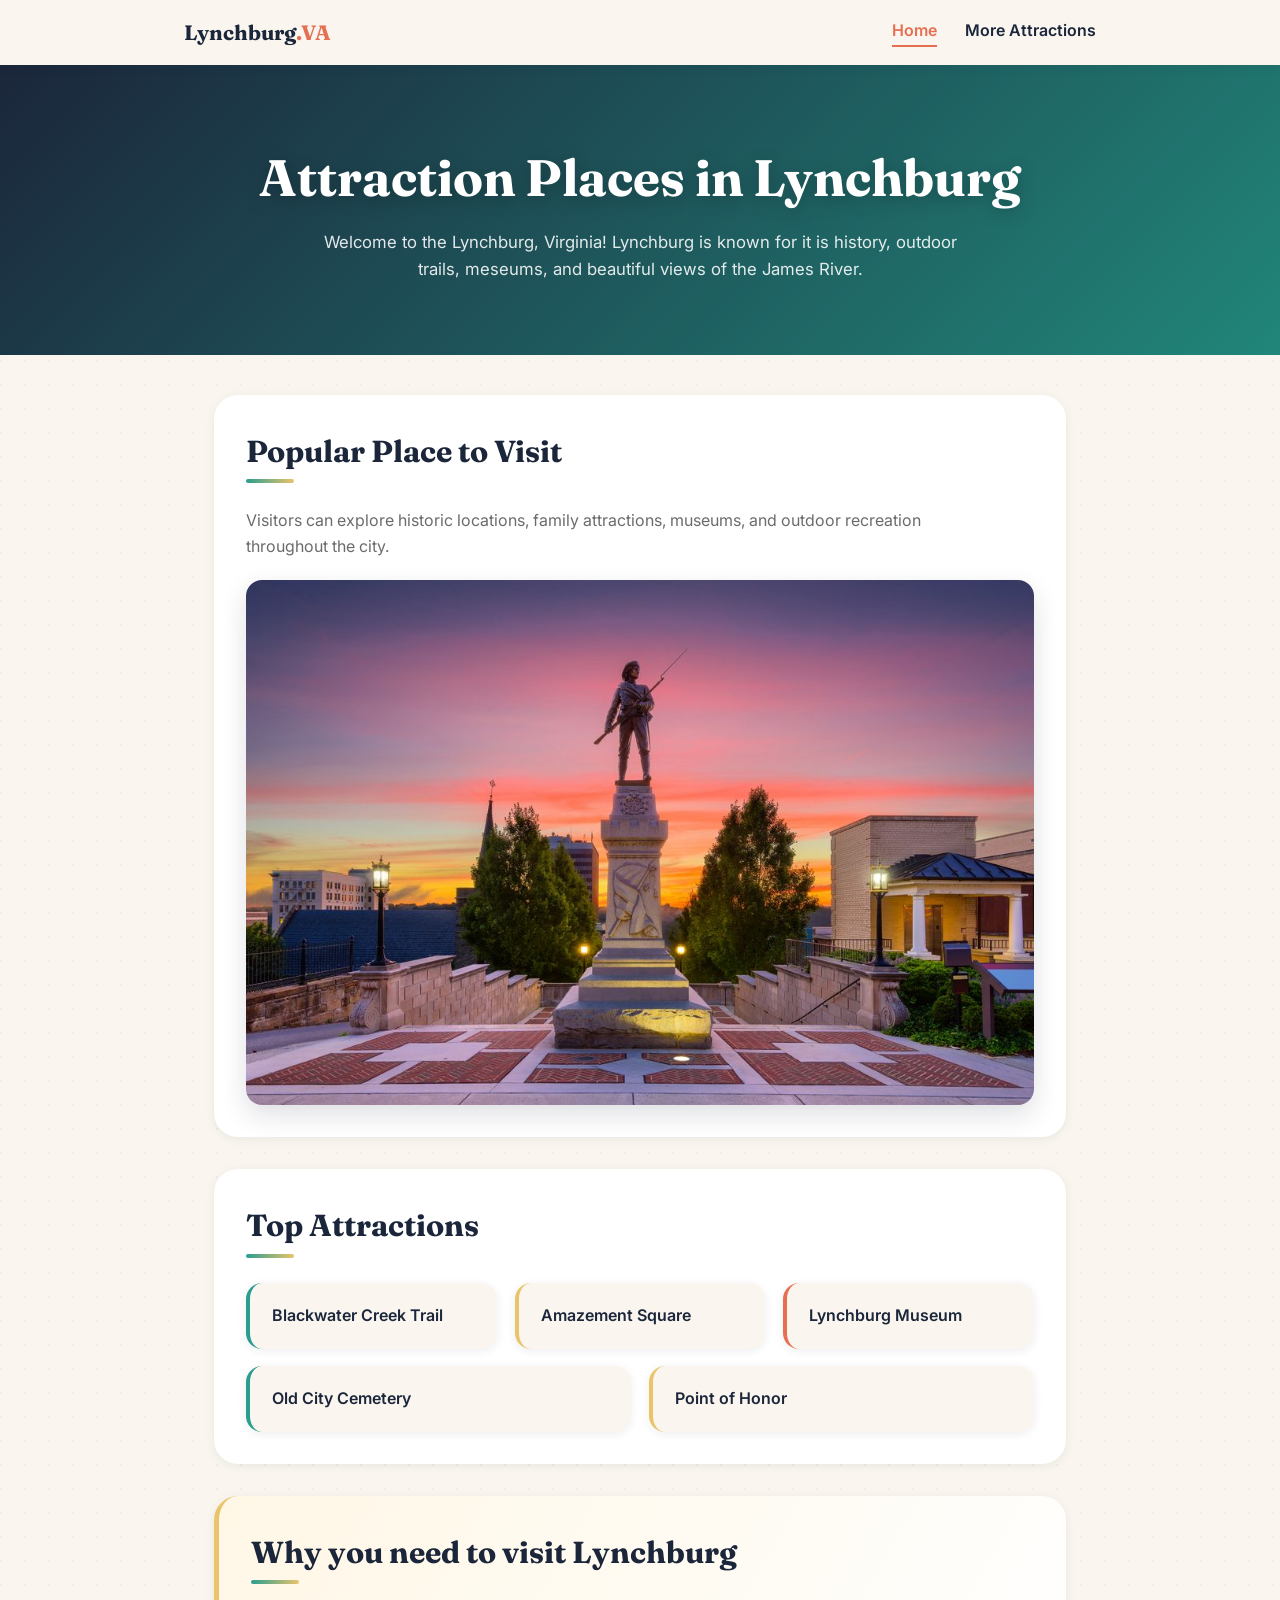
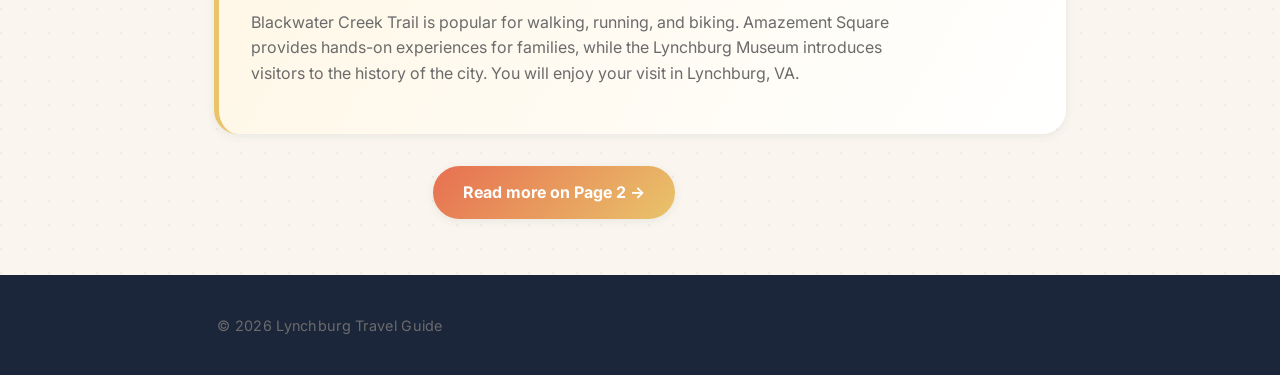
==== index.html @ 8ecd6f42 "Add HTML structure and CSS styling with Flexbox layout" ====
<!DOCTYPE html>
<!-- Title of the main page-->
<html lang="en">
<head>
    <meta charset="UTF-8">
    <meta name="viewport" content="width=device-width, initial-scale=1.0">
    <title>Lynchburg Attractions</title>
    <!-- Google Fonts for heading/body typography -->
    <link rel="preconnect" href="https://fonts.googleapis.com">
    <link rel="preconnect" href="https://fonts.gstatic.com" crossorigin>
    <link href="https://fonts.googleapis.com/css2?family=Fraunces:wght@600;700&family=Inter:wght@400;500;600;700&display=swap" rel="stylesheet">
    <!-- Custom stylesheet -->
    <link rel="stylesheet" href="styles.css">
</head>

<body>
    <!-- Site navigation -->
    <header class="site-header">
        <nav class="site-nav">
            <a href="index.html" class="logo">Lynchburg<span>.VA</span></a>
            <div class="nav-links">
                <a href="index.html" class="nav-link active">Home</a>
                <a href="page2.html" class="nav-link">More Attractions</a>
            </div>
        </nav>
    </header>

    <!-- Hero / Main Header -->
    <section class="hero" id="hero">
        <h1>Attraction Places in Lynchburg</h1>
        <!-- Main context for header -->
        <p class="hero-text">
            Welcome to the Lynchburg, Virginia! Lynchburg is known for it is history, outdoor trails, meseums, and beautiful views of the James River.
        </p>
    </section>

    <main class="container">
        <!--Places List -->
        <section class="content-section" id="about">
            <h2>Popular Place to Visit</h2>
            <p>
                Visitors can explore historic locations, family attractions, museums, and outdoor recreation throughout the city.
            </p>
            <!-- Image of Lynchburg -->
            <img src="images/lynchburg.jpg" alt="View of Lynchburg Virginia" id="city-photo" class="rounded-img">
        </section>

        <!-- List of the attractions -->
        <section class="content-section" id="attractions">
            <h2>Top Attractions</h2>
            <ul class="attractions-grid">
                <li class="attraction-card">Blackwater Creek Trail</li>
                <li class="attraction-card">Amazement Square</li>
                <li class="attraction-card">Lynchburg Museum</li>
                <li class="attraction-card">Old City Cemetery</li>
                <li class="attraction-card">Point of Honor</li>
            </ul>
        </section>

        <!-- Advertisiment point -->
        <section class="content-section highlight" id="why-visit">
            <h2>Why you need to visit Lynchburg</h2>
            <p>
                Blackwater Creek Trail is popular for walking, running, and biking.
                Amazement Square provides hands-on experiences for families,
                while the Lynchburg Museum introduces visitors to the history of the city.
                You will enjoy your visit in Lynchburg, VA.
            </p>
        </section>

        <!-- Link to the next page -->
        <p class="cta">
            <a href="page2.html" class="btn">Read more on Page 2 &rarr;</a>
        </p>
    </main>

    <footer class="site-footer">
        <p>&copy; 2026 Lynchburg Travel Guide</p>
    </footer>
</body>
</html>
---- styles.css ----
/* =========================================================
   Lynchburg Attractions — Stylesheet
   Shared by index.html and page2.html
   Sections: Variables > Reset > Tag styles > Layout (Flexbox)
             > Classes/IDs > Components > Animations > Responsive
   ========================================================= */

/* ---------- 1. Design tokens (CSS variables) ---------- */
:root {
    --color-navy: #1b263b;
    --color-navy-light: #2b3a55;
    --color-teal: #2a9d8f;
    --color-teal-dark: #21867a;
    --color-gold: #e9c46a;
    --color-brick: #e76f51;
    --color-cream: #faf6ef;
    --color-white: #ffffff;
    --color-text: #2f2f2f;
    --color-text-light: #6b6b6b;

    --font-heading: "Fraunces", Georgia, serif;
    --font-body: "Inter", "Segoe UI", sans-serif;

    --radius-sm: 8px;
    --radius-md: 16px;
    --radius-lg: 24px;

    --shadow-sm: 0 2px 10px rgba(27, 38, 59, 0.08);
    --shadow-md: 0 10px 26px rgba(27, 38, 59, 0.14);
    --shadow-lg: 0 20px 46px rgba(27, 38, 59, 0.22);

    --transition: 0.3s ease;
}

/* ---------- 2. Reset & base ---------- */
* {
    box-sizing: border-box;
}

html {
    scroll-behavior: smooth;
}

::selection {
    background: var(--color-gold);
    color: var(--color-navy);
}

/* Themed scrollbar (WebKit browsers) */
::-webkit-scrollbar {
    width: 10px;
}
::-webkit-scrollbar-track {
    background: var(--color-cream);
}
::-webkit-scrollbar-thumb {
    background: var(--color-teal);
    border-radius: 10px;
}

/* ---------- 3. Tag-based styling ---------- */
body {
    margin: 0;
    font-family: var(--font-body);
    color: var(--color-text);
    background-color: var(--color-cream);
    background-image:
        radial-gradient(circle at 1px 1px, rgba(27, 38, 59, 0.05) 1px, transparent 0);
    background-size: 24px 24px;
    line-height: 1.6;
    /* Flexbox page shell: pushes footer to the bottom on short pages */
    display: flex;
    flex-direction: column;
    min-height: 100vh;
}

h1 {
    font-family: var(--font-heading);
    font-size: clamp(2.1rem, 5vw, 3.2rem);
    font-weight: 700;
    margin: 0 0 0.6rem;
}

h2 {
    font-family: var(--font-heading);
    font-size: clamp(1.4rem, 3vw, 1.9rem);
    color: var(--color-navy);
    margin-top: 0;
    position: relative;
    padding-bottom: 0.5rem;
}

/* Small decorative underline under every h2, tag-level styling */
h2::after {
    content: "";
    position: absolute;
    left: 0;
    bottom: 0;
    width: 48px;
    height: 4px;
    border-radius: 4px;
    background: linear-gradient(90deg, var(--color-teal), var(--color-gold));
}

h3 {
    font-family: var(--font-heading);
    color: var(--color-navy);
    font-size: 1.2rem;
}

p {
    color: var(--color-text-light);
    max-width: 68ch;
}

ul,
ol {
    padding-left: 0;
}

li {
    list-style: none;
}

a {
    color: var(--color-teal-dark);
    text-decoration: none;
    transition: color var(--transition);
}

a:hover {
    color: var(--color-brick);
}

img {
    max-width: 100%;
    display: block;
}

/* ---------- 4. Site header / nav (Flexbox) ---------- */
.site-header {
    position: sticky;
    top: 0;
    z-index: 10;
    background: rgba(250, 246, 239, 0.85);
    backdrop-filter: blur(10px);
    -webkit-backdrop-filter: blur(10px);
    box-shadow: var(--shadow-sm);
}

.site-nav {
    display: flex;
    align-items: center;
    justify-content: space-between;
    flex-wrap: wrap;
    gap: 0.75rem;
    max-width: 960px;
    margin: 0 auto;
    padding: 1rem 1.5rem;
}

.logo {
    font-family: var(--font-heading);
    font-weight: 700;
    font-size: 1.3rem;
    color: var(--color-navy);
}

.logo span {
    color: var(--color-brick);
}

.logo:hover {
    color: var(--color-navy);
}

.nav-links {
    display: flex;
    gap: 1.75rem;
}

.nav-link {
    position: relative;
    font-weight: 600;
    color: var(--color-navy);
    padding-bottom: 4px;
}

.nav-link::after {
    content: "";
    position: absolute;
    left: 0;
    bottom: 0;
    width: 0%;
    height: 2px;
    background: var(--color-brick);
    transition: width var(--transition);
}

.nav-link:hover {
    color: var(--color-navy);
}

.nav-link:hover::after,
.nav-link.active::after {
    width: 100%;
}

.nav-link.active {
    color: var(--color-brick);
}

/* ---------- 5. Hero section ---------- */
.hero {
    background: linear-gradient(135deg, var(--color-navy), var(--color-teal-dark));
    background-image:
        linear-gradient(135deg, var(--color-navy), var(--color-teal-dark)),
        repeating-linear-gradient(45deg, rgba(255, 255, 255, 0.04) 0 2px, transparent 2px 14px);
    color: var(--color-white);
    text-align: center;
    padding: 4.5rem 1.5rem;
}

.hero h1 {
    color: var(--color-white);
    text-shadow: 0 4px 18px rgba(0, 0, 0, 0.25);
    animation: fadeInUp 0.7s ease both;
}

.hero-text {
    color: rgba(255, 255, 255, 0.88);
    max-width: 60ch;
    margin: 0 auto;
    font-size: 1.05rem;
    animation: fadeInUp 0.7s ease 0.15s both;
}

/* ---------- 6. Page container & content sections ---------- */
.container {
    width: 100%;
    max-width: 900px;
    margin: 0 auto;
    padding: 2.5rem 1.5rem 1rem;
    flex: 1;
}

.content-section {
    background: var(--color-white);
    border-radius: var(--radius-lg);
    box-shadow: var(--shadow-sm);
    padding: 2rem;
    margin-bottom: 2rem;
    animation: fadeInUp 0.6s ease both;
}

.content-section.highlight {
    background: linear-gradient(120deg, #fff7e6, var(--color-white));
    border-left: 5px solid var(--color-gold);
}

/* ---------- 7. Image styling (class + id) ---------- */
.rounded-img {
    border-radius: var(--radius-md);
    box-shadow: var(--shadow-md);
    margin: 1.25rem auto 0;
    transition: transform var(--transition), box-shadow var(--transition);
}

#city-photo:hover {
    transform: scale(1.02);
    box-shadow: var(--shadow-lg);
}

/* ---------- 8. Attractions grid (Flexbox layout) ---------- */
.attractions-grid {
    display: flex;
    flex-wrap: wrap;
    gap: 1.1rem;
    margin: 1.5rem 0 0;
}

.attraction-card {
    flex: 1 1 200px;
    background: var(--color-cream);
    border-left: 4px solid var(--color-teal);
    border-radius: var(--radius-md);
    padding: 1.25rem 1.4rem;
    font-weight: 600;
    color: var(--color-navy);
    box-shadow: var(--shadow-sm);
    transition: transform var(--transition), box-shadow var(--transition), border-color var(--transition);
}

.attraction-card:hover {
    transform: translateY(-6px);
    box-shadow: var(--shadow-md);
}

/* Cycle accent colors across cards for visual rhythm */
.attraction-card:nth-child(3n+2) {
    border-left-color: var(--color-gold);
}
.attraction-card:nth-child(3n+3) {
    border-left-color: var(--color-brick);
}

/* Numbered variant (ordered list on page 2) */
.attractions-grid.numbered {
    counter-reset: step;
}

.attractions-grid.numbered .attraction-card {
    display: flex;
    align-items: center;
    gap: 0.9rem;
    counter-increment: step;
    border-left: none;
}

.attractions-grid.numbered .attraction-card::before {
    content: counter(step);
    flex-shrink: 0;
    display: flex;
    align-items: center;
    justify-content: center;
    width: 2.1rem;
    height: 2.1rem;
    border-radius: 50%;
    background: linear-gradient(135deg, var(--color-teal), var(--color-navy));
    color: var(--color-white);
    font-size: 0.95rem;
    font-weight: 700;
}

/* ---------- 9. Call-to-action button ---------- */
.cta {
    display: flex;
    justify-content: center;
    margin: 1rem 0 2.5rem;
}

.btn {
    display: inline-flex;
    align-items: center;
    gap: 0.5rem;
    background: linear-gradient(135deg, var(--color-brick), var(--color-gold));
    color: var(--color-white) !important;
    font-weight: 700;
    padding: 0.85rem 1.9rem;
    border-radius: 999px;
    box-shadow: var(--shadow-sm);
    transition: transform var(--transition), box-shadow var(--transition);
}

.btn:hover {
    transform: translateY(-3px);
    box-shadow: var(--shadow-lg);
    color: var(--color-white);
}

.btn:active {
    transform: translateY(0);
}

/* ---------- 10. Footer (Flexbox) ---------- */
.site-footer {
    background: var(--color-navy);
    color: rgba(255, 255, 255, 0.75);
    text-align: center;
    padding: 1.5rem;
    font-size: 0.9rem;
    letter-spacing: 0.02em;
}

/* ---------- 11. Animations ---------- */
@keyframes fadeInUp {
    from {
        opacity: 0;
        transform: translateY(16px);
    }
    to {
        opacity: 1;
        transform: translateY(0);
    }
}

/* Stagger content sections slightly as they appear */
.content-section:nth-of-type(2) { animation-delay: 0.05s; }
.content-section:nth-of-type(3) { animation-delay: 0.1s; }
.content-section:nth-of-type(4) { animation-delay: 0.15s; }

/* ---------- 12. Responsive tweaks ---------- */
@media (max-width: 640px) {
    .site-nav {
        flex-direction: column;
        align-items: flex-start;
    }

    .hero {
        padding: 3rem 1.25rem;
    }

    .content-section {
        padding: 1.5rem;
    }

    .attraction-card {
        flex: 1 1 100%;
    }
}
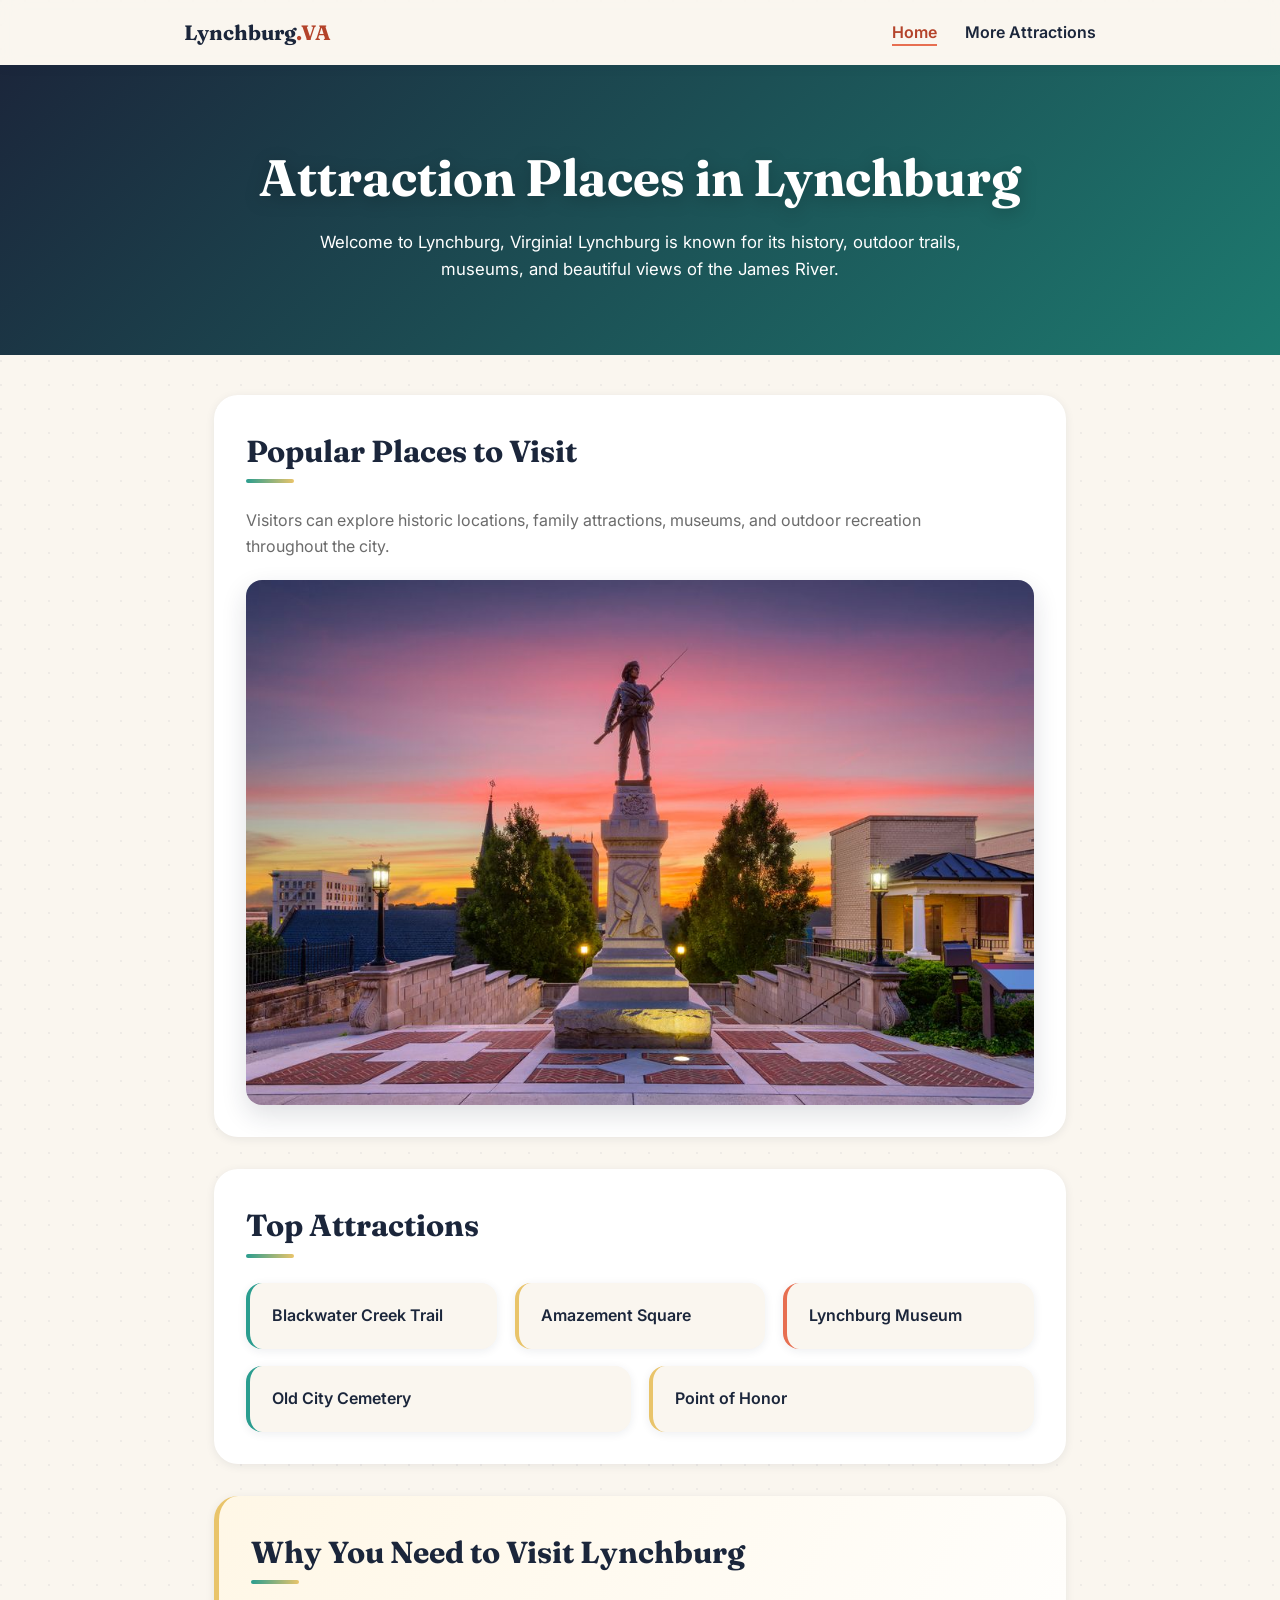
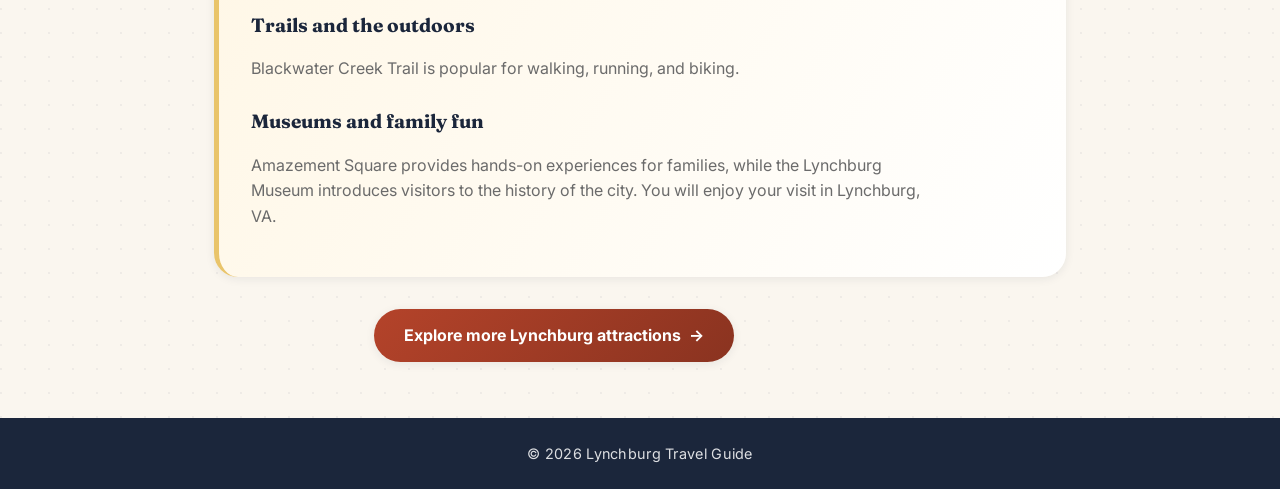
==== commit ef8a4e3a: "Assignment done" ====
--- a/index.html
+++ b/index.html
@@ -5,6 +5,7 @@
     <meta charset="UTF-8">
     <meta name="viewport" content="width=device-width, initial-scale=1.0">
     <title>Lynchburg Attractions</title>
+    <meta name="description" content="A visitor's guide to the top attractions in Lynchburg, Virginia: trails, museums, and historic sites.">
     <!-- Google Fonts for heading/body typography -->
     <link rel="preconnect" href="https://fonts.googleapis.com">
     <link rel="preconnect" href="https://fonts.gstatic.com" crossorigin>
@@ -14,64 +15,75 @@
 </head>
 
 <body>
+    <!-- Lets keyboard and screen reader users jump past the navigation -->
+    <a href="#main-content" class="skip-link">Skip to main content</a>
+
     <!-- Site navigation -->
     <header class="site-header">
-        <nav class="site-nav">
-            <a href="index.html" class="logo">Lynchburg<span>.VA</span></a>
-            <div class="nav-links">
-                <a href="index.html" class="nav-link active">Home</a>
-                <a href="page2.html" class="nav-link">More Attractions</a>
-            </div>
+        <nav class="site-nav" aria-label="Main">
+            <a href="index.html" class="logo" aria-label="Lynchburg.VA home">Lynchburg<span>.VA</span></a>
+            <ul class="nav-links">
+                <li><a href="index.html" class="nav-link active" aria-current="page">Home</a></li>
+                <li><a href="page2.html" class="nav-link">More Attractions</a></li>
+            </ul>
         </nav>
     </header>
 
-    <!-- Hero / Main Header -->
-    <section class="hero" id="hero">
-        <h1>Attraction Places in Lynchburg</h1>
-        <!-- Main context for header -->
-        <p class="hero-text">
-            Welcome to the Lynchburg, Virginia! Lynchburg is known for it is history, outdoor trails, meseums, and beautiful views of the James River.
-        </p>
-    </section>
-
-    <main class="container">
-        <!--Places List -->
-        <section class="content-section" id="about">
-            <h2>Popular Place to Visit</h2>
-            <p>
-                Visitors can explore historic locations, family attractions, museums, and outdoor recreation throughout the city.
-            </p>
-            <!-- Image of Lynchburg -->
-            <img src="images/lynchburg.jpg" alt="View of Lynchburg Virginia" id="city-photo" class="rounded-img">
-        </section>
-
-        <!-- List of the attractions -->
-        <section class="content-section" id="attractions">
-            <h2>Top Attractions</h2>
-            <ul class="attractions-grid">
-                <li class="attraction-card">Blackwater Creek Trail</li>
-                <li class="attraction-card">Amazement Square</li>
-                <li class="attraction-card">Lynchburg Museum</li>
-                <li class="attraction-card">Old City Cemetery</li>
-                <li class="attraction-card">Point of Honor</li>
-            </ul>
-        </section>
-
-        <!-- Advertisiment point -->
-        <section class="content-section highlight" id="why-visit">
-            <h2>Why you need to visit Lynchburg</h2>
-            <p>
-                Blackwater Creek Trail is popular for walking, running, and biking.
-                Amazement Square provides hands-on experiences for families,
-                while the Lynchburg Museum introduces visitors to the history of the city.
-                You will enjoy your visit in Lynchburg, VA.
+    <main id="main-content">
+        <!-- Hero / Main Header -->
+        <section class="hero" id="hero">
+            <h1>Attraction Places in Lynchburg</h1>
+            <!-- Main context for header -->
+            <p class="hero-text">
+                Welcome to Lynchburg, Virginia! Lynchburg is known for its history, outdoor trails, museums, and beautiful views of the James River.
             </p>
         </section>
 
-        <!-- Link to the next page -->
-        <p class="cta">
-            <a href="page2.html" class="btn">Read more on Page 2 &rarr;</a>
-        </p>
+        <div class="container">
+            <!--Places List -->
+            <section class="content-section" id="about" aria-labelledby="about-heading">
+                <h2 id="about-heading">Popular Places to Visit</h2>
+                <p>
+                    Visitors can explore historic locations, family attractions, museums, and outdoor recreation throughout the city.
+                </p>
+                <!-- Image of Lynchburg -->
+                <img src="images/lynchburg.jpg"
+                     alt="Bronze soldier statue on a stone pillar at the top of Monument Terrace in downtown Lynchburg, glowing under a pink and orange sunset with lamp posts, trees, and city buildings around it"
+                     width="1000" height="667" id="city-photo" class="rounded-img">
+            </section>
+
+            <!-- List of the attractions -->
+            <section class="content-section" id="attractions" aria-labelledby="attractions-heading">
+                <h2 id="attractions-heading">Top Attractions</h2>
+                <ul class="attractions-grid">
+                    <li class="attraction-card">Blackwater Creek Trail</li>
+                    <li class="attraction-card">Amazement Square</li>
+                    <li class="attraction-card">Lynchburg Museum</li>
+                    <li class="attraction-card">Old City Cemetery</li>
+                    <li class="attraction-card">Point of Honor</li>
+                </ul>
+            </section>
+
+            <!-- Advertisement point -->
+            <section class="content-section highlight" id="why-visit" aria-labelledby="why-visit-heading">
+                <h2 id="why-visit-heading">Why You Need to Visit Lynchburg</h2>
+                <h3>Trails and the outdoors</h3>
+                <p>
+                    Blackwater Creek Trail is popular for walking, running, and biking.
+                </p>
+                <h3>Museums and family fun</h3>
+                <p>
+                    Amazement Square provides hands-on experiences for families,
+                    while the Lynchburg Museum introduces visitors to the history of the city.
+                    You will enjoy your visit in Lynchburg, VA.
+                </p>
+            </section>
+
+            <!-- Link to the next page -->
+            <p class="cta">
+                <a href="page2.html" class="btn">Explore more Lynchburg attractions <span aria-hidden="true">&rarr;</span></a>
+            </p>
+        </div>
     </main>
 
     <footer class="site-footer">
--- a/styles.css
+++ b/styles.css
@@ -10,9 +10,12 @@
     --color-navy: #1b263b;
     --color-navy-light: #2b3a55;
     --color-teal: #2a9d8f;
-    --color-teal-dark: #21867a;
+    /* Darkened from #21867a so white text on it passes WCAG AA (5.2:1) */
+    --color-teal-dark: #1d7a6f;
     --color-gold: #e9c46a;
     --color-brick: #e76f51;
+    /* Text-safe brick: 5.1:1 on cream (original #e76f51 was only 2.9:1) */
+    --color-brick-dark: #b4432a;
     --color-cream: #faf6ef;
     --color-white: #ffffff;
     --color-text: #2f2f2f;
@@ -30,6 +33,7 @@
     --shadow-lg: 0 20px 46px rgba(27, 38, 59, 0.22);
 
     --transition: 0.3s ease;
+    --focus-ring: 3px solid var(--color-gold);
 }
 
 /* ---------- 2. Reset & base ---------- */
@@ -129,12 +133,39 @@
 }
 
 a:hover {
-    color: var(--color-brick);
+    color: var(--color-brick-dark);
 }
 
 img {
     max-width: 100%;
+    height: auto;
     display: block;
+}
+
+/* Visible keyboard focus on every interactive element */
+a:focus-visible {
+    outline: var(--focus-ring);
+    outline-offset: 3px;
+    border-radius: 4px;
+}
+
+/* Skip link: hidden off-screen until a keyboard user tabs to it */
+.skip-link {
+    position: absolute;
+    left: 1rem;
+    top: -4rem;
+    z-index: 100;
+    background: var(--color-navy);
+    color: var(--color-white);
+    padding: 0.75rem 1.25rem;
+    border-radius: var(--radius-sm);
+    font-weight: 600;
+    transition: top var(--transition);
+}
+
+.skip-link:focus {
+    top: 1rem;
+    color: var(--color-white);
 }
 
 /* ---------- 4. Site header / nav (Flexbox) ---------- */
@@ -167,7 +198,7 @@
 }
 
 .logo span {
-    color: var(--color-brick);
+    color: var(--color-brick-dark);
 }
 
 .logo:hover {
@@ -177,6 +208,7 @@
 .nav-links {
     display: flex;
     gap: 1.75rem;
+    margin: 0;
 }
 
 .nav-link {
@@ -207,7 +239,7 @@
 }
 
 .nav-link.active {
-    color: var(--color-brick);
+    color: var(--color-brick-dark);
 }
 
 /* ---------- 5. Hero section ---------- */
@@ -228,7 +260,7 @@
 }
 
 .hero-text {
-    color: rgba(255, 255, 255, 0.88);
+    color: var(--color-white);
     max-width: 60ch;
     margin: 0 auto;
     font-size: 1.05rem;
@@ -236,12 +268,16 @@
 }
 
 /* ---------- 6. Page container & content sections ---------- */
+/* main grows to fill the page so the footer stays at the bottom */
+main {
+    flex: 1;
+}
+
 .container {
     width: 100%;
     max-width: 900px;
     margin: 0 auto;
     padding: 2.5rem 1.5rem 1rem;
-    flex: 1;
 }
 
 .content-section {
@@ -253,6 +289,10 @@
     animation: fadeInUp 0.6s ease both;
 }
 
+.content-section h3 {
+    margin: 1.5rem 0 0.25rem;
+}
+
 .content-section.highlight {
     background: linear-gradient(120deg, #fff7e6, var(--color-white));
     border-left: 5px solid var(--color-gold);
@@ -343,7 +383,8 @@
     display: inline-flex;
     align-items: center;
     gap: 0.5rem;
-    background: linear-gradient(135deg, var(--color-brick), var(--color-gold));
+    /* Dark brick to deep rust keeps white text above 4.5:1 across the whole gradient */
+    background: linear-gradient(135deg, var(--color-brick-dark), #8a3320);
     color: var(--color-white) !important;
     font-weight: 700;
     padding: 0.85rem 1.9rem;
@@ -372,6 +413,13 @@
     letter-spacing: 0.02em;
 }
 
+/* Override the global grey p color, which was only 2.84:1 on navy */
+.site-footer p {
+    color: rgba(255, 255, 255, 0.85);
+    max-width: none;
+    margin: 0;
+}
+
 /* ---------- 11. Animations ---------- */
 @keyframes fadeInUp {
     from {
@@ -390,21 +438,88 @@
 .content-section:nth-of-type(4) { animation-delay: 0.15s; }
 
 /* ---------- 12. Responsive tweaks ---------- */
+/* Tablets and phones (common widths: 375px to 640px) */
 @media (max-width: 640px) {
+    body {
+        font-size: 0.95rem;
+    }
+
     .site-nav {
         flex-direction: column;
-        align-items: flex-start;
+        align-items: center;
+        padding: 0.75rem 1rem;
+    }
+
+    .nav-links {
+        gap: 1.25rem;
+    }
+
+    /* Larger tap targets for touch screens */
+    .nav-link {
+        display: inline-block;
+        padding: 0.5rem 0.25rem;
     }
 
     .hero {
         padding: 3rem 1.25rem;
     }
 
+    .hero-text {
+        font-size: 1rem;
+    }
+
+    .container {
+        padding: 1.5rem 1rem 0.5rem;
+    }
+
     .content-section {
-        padding: 1.5rem;
+        padding: 1.5rem 1.25rem;
+        border-radius: var(--radius-md);
+        margin-bottom: 1.5rem;
+    }
+
+    /* Stack the attraction cards in a single column */
+    .attractions-grid {
+        flex-direction: column;
     }
 
     .attraction-card {
         flex: 1 1 100%;
     }
-}
+
+    /* Full-width button is easier to tap */
+    .btn {
+        width: 100%;
+        justify-content: center;
+        text-align: center;
+    }
+}
+
+/* Small phones */
+@media (max-width: 400px) {
+    h1 {
+        font-size: 1.8rem;
+    }
+
+    .hero {
+        padding: 2.5rem 1rem;
+    }
+
+    .content-section {
+        padding: 1.25rem 1rem;
+    }
+}
+
+/* Respect users who ask the OS to reduce motion */
+@media (prefers-reduced-motion: reduce) {
+    *,
+    *::before,
+    *::after {
+        animation: none !important;
+        transition: none !important;
+    }
+
+    html {
+        scroll-behavior: auto;
+    }
+}
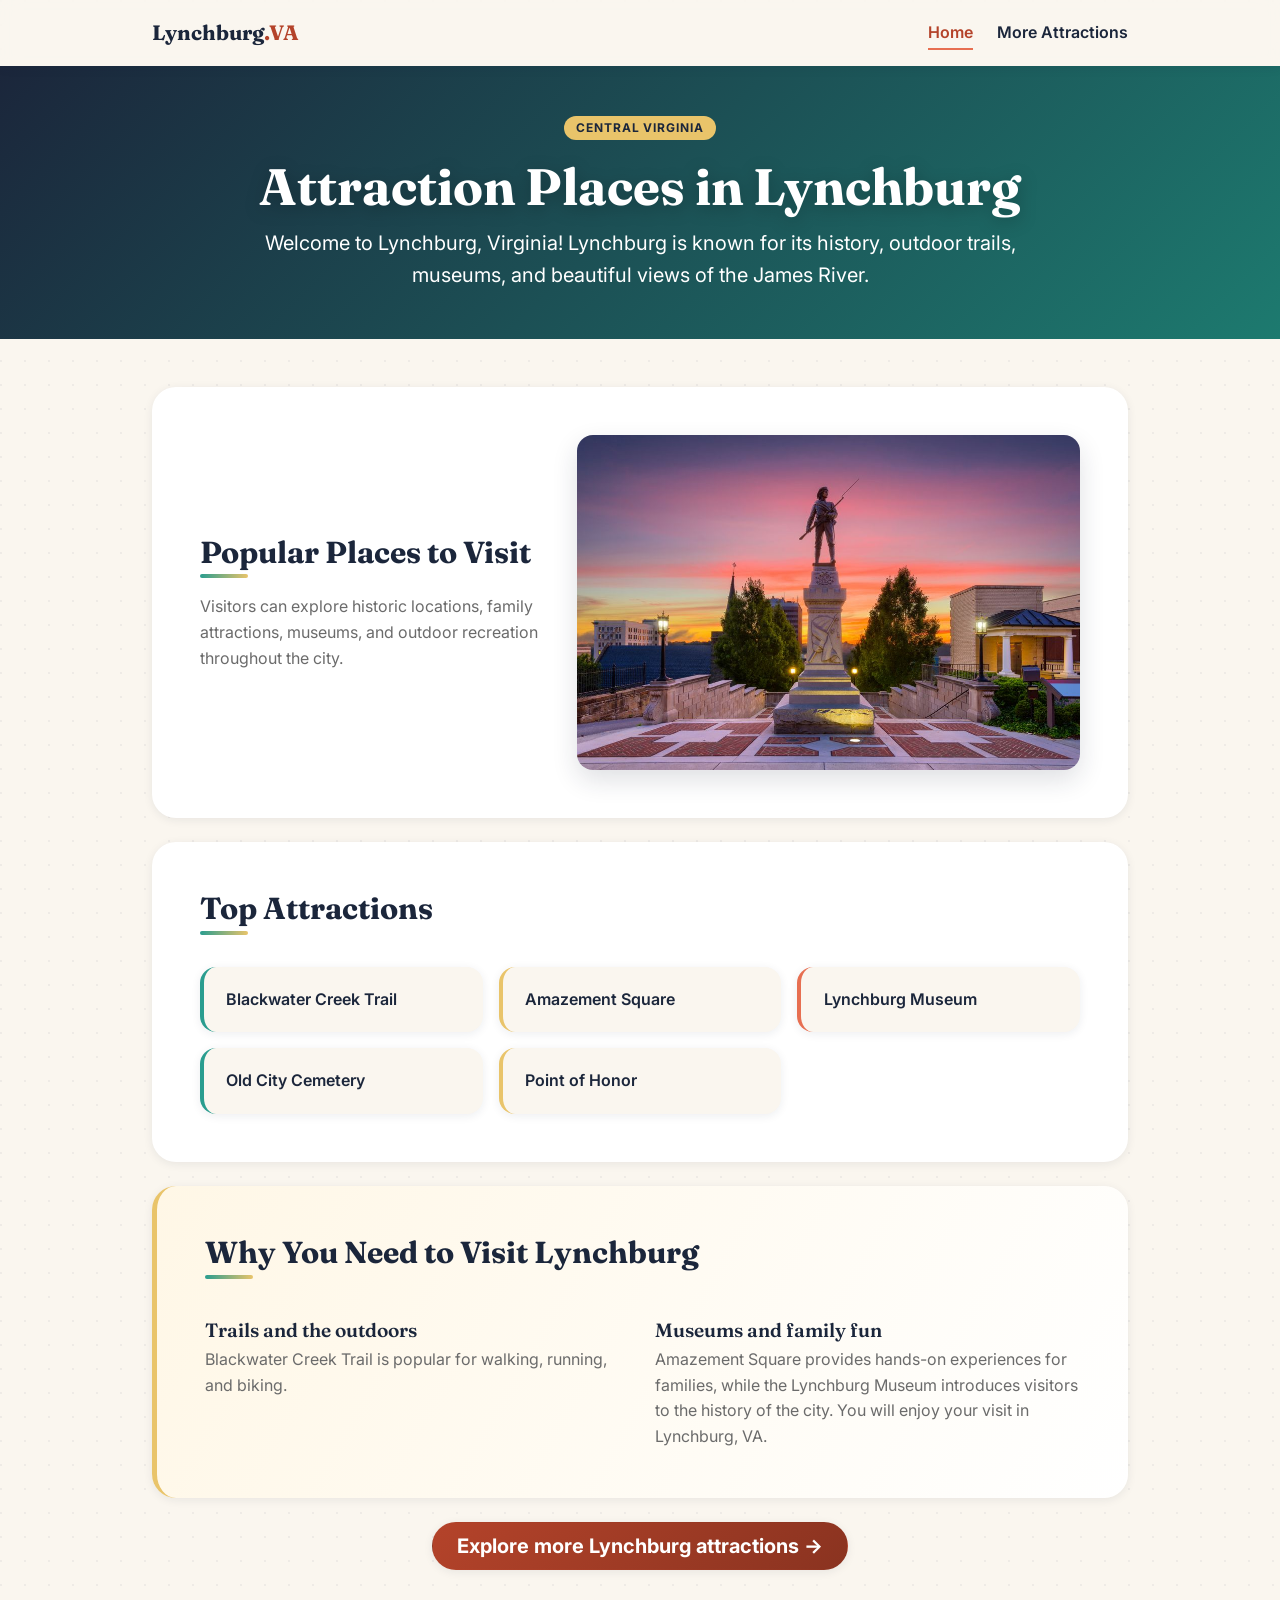
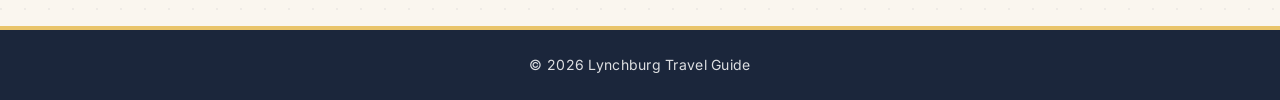
==== commit e9e2783c: "Add Bootstrap styling and refactor custom CSS" ====
--- a/index.html
+++ b/index.html
@@ -10,84 +10,99 @@
     <link rel="preconnect" href="https://fonts.googleapis.com">
     <link rel="preconnect" href="https://fonts.gstatic.com" crossorigin>
     <link href="https://fonts.googleapis.com/css2?family=Fraunces:wght@600;700&family=Inter:wght@400;500;600;700&display=swap" rel="stylesheet">
+    <!-- Bootstrap CSS (loaded first so styles.css can override it) -->
+    <link href="https://cdn.jsdelivr.net/npm/bootstrap@5.3.3/dist/css/bootstrap.min.css" rel="stylesheet" integrity="sha384-QWTKZyjpPEjISv5WaRU9OFeRpok6YctnYmDr5pNlyT2bRjXh0JMhjY6hW+ALEwIH" crossorigin="anonymous">
     <!-- Custom stylesheet -->
     <link rel="stylesheet" href="styles.css">
 </head>
 
-<body>
+<body class="d-flex flex-column min-vh-100">
     <!-- Lets keyboard and screen reader users jump past the navigation -->
     <a href="#main-content" class="skip-link">Skip to main content</a>
 
     <!-- Site navigation -->
-    <header class="site-header">
-        <nav class="site-nav" aria-label="Main">
+    <header class="site-header sticky-top">
+        <nav class="container d-flex flex-wrap align-items-center justify-content-center justify-content-sm-between gap-2 py-3" aria-label="Main">
             <a href="index.html" class="logo" aria-label="Lynchburg.VA home">Lynchburg<span>.VA</span></a>
-            <ul class="nav-links">
-                <li><a href="index.html" class="nav-link active" aria-current="page">Home</a></li>
-                <li><a href="page2.html" class="nav-link">More Attractions</a></li>
+            <ul class="nav gap-4 mb-0">
+                <li class="nav-item"><a href="index.html" class="nav-link active" aria-current="page">Home</a></li>
+                <li class="nav-item"><a href="page2.html" class="nav-link">More Attractions</a></li>
             </ul>
         </nav>
     </header>
 
-    <main id="main-content">
+    <main id="main-content" class="flex-grow-1">
         <!-- Hero / Main Header -->
-        <section class="hero" id="hero">
+        <section class="hero text-center py-5 px-3" id="hero">
+            <span class="badge rounded-pill badge-gold mb-3">Central Virginia</span>
             <h1>Attraction Places in Lynchburg</h1>
             <!-- Main context for header -->
-            <p class="hero-text">
+            <p class="hero-text lead mx-auto mb-0">
                 Welcome to Lynchburg, Virginia! Lynchburg is known for its history, outdoor trails, museums, and beautiful views of the James River.
             </p>
         </section>
 
-        <div class="container">
-            <!--Places List -->
-            <section class="content-section" id="about" aria-labelledby="about-heading">
-                <h2 id="about-heading">Popular Places to Visit</h2>
-                <p>
-                    Visitors can explore historic locations, family attractions, museums, and outdoor recreation throughout the city.
-                </p>
-                <!-- Image of Lynchburg -->
-                <img src="images/lynchburg.jpg"
-                     alt="Bronze soldier statue on a stone pillar at the top of Monument Terrace in downtown Lynchburg, glowing under a pink and orange sunset with lamp posts, trees, and city buildings around it"
-                     width="1000" height="667" id="city-photo" class="rounded-img">
+        <div class="container content-wrap py-5">
+            <!--Places List: text and photo side by side on wider screens -->
+            <section class="content-section p-4 p-md-5 mb-4" id="about" aria-labelledby="about-heading">
+                <div class="row align-items-center g-4">
+                    <div class="col-md-5">
+                        <h2 id="about-heading">Popular Places to Visit</h2>
+                        <p class="mb-0">
+                            Visitors can explore historic locations, family attractions, museums, and outdoor recreation throughout the city.
+                        </p>
+                    </div>
+                    <div class="col-md-7">
+                        <!-- Image of Lynchburg -->
+                        <img src="images/lynchburg.jpg"
+                             alt="Bronze soldier statue on a stone pillar at the top of Monument Terrace in downtown Lynchburg, glowing under a pink and orange sunset with lamp posts, trees, and city buildings around it"
+                             width="1000" height="667" id="city-photo" class="img-fluid rounded-4">
+                    </div>
+                </div>
             </section>
 
             <!-- List of the attractions -->
-            <section class="content-section" id="attractions" aria-labelledby="attractions-heading">
+            <section class="content-section p-4 p-md-5 mb-4" id="attractions" aria-labelledby="attractions-heading">
                 <h2 id="attractions-heading">Top Attractions</h2>
-                <ul class="attractions-grid">
-                    <li class="attraction-card">Blackwater Creek Trail</li>
-                    <li class="attraction-card">Amazement Square</li>
-                    <li class="attraction-card">Lynchburg Museum</li>
-                    <li class="attraction-card">Old City Cemetery</li>
-                    <li class="attraction-card">Point of Honor</li>
+                <ul class="row row-cols-1 row-cols-sm-2 row-cols-lg-3 g-3 list-unstyled mt-2 mb-0">
+                    <li class="col"><div class="attraction-card h-100">Blackwater Creek Trail</div></li>
+                    <li class="col"><div class="attraction-card h-100">Amazement Square</div></li>
+                    <li class="col"><div class="attraction-card h-100">Lynchburg Museum</div></li>
+                    <li class="col"><div class="attraction-card h-100">Old City Cemetery</div></li>
+                    <li class="col"><div class="attraction-card h-100">Point of Honor</div></li>
                 </ul>
             </section>
 
             <!-- Advertisement point -->
-            <section class="content-section highlight" id="why-visit" aria-labelledby="why-visit-heading">
+            <section class="content-section highlight p-4 p-md-5 mb-4" id="why-visit" aria-labelledby="why-visit-heading">
                 <h2 id="why-visit-heading">Why You Need to Visit Lynchburg</h2>
-                <h3>Trails and the outdoors</h3>
-                <p>
-                    Blackwater Creek Trail is popular for walking, running, and biking.
-                </p>
-                <h3>Museums and family fun</h3>
-                <p>
-                    Amazement Square provides hands-on experiences for families,
-                    while the Lynchburg Museum introduces visitors to the history of the city.
-                    You will enjoy your visit in Lynchburg, VA.
-                </p>
+                <div class="row g-4 mt-1">
+                    <div class="col-md-6">
+                        <h3>Trails and the outdoors</h3>
+                        <p class="mb-0">
+                            Blackwater Creek Trail is popular for walking, running, and biking.
+                        </p>
+                    </div>
+                    <div class="col-md-6">
+                        <h3>Museums and family fun</h3>
+                        <p class="mb-0">
+                            Amazement Square provides hands-on experiences for families,
+                            while the Lynchburg Museum introduces visitors to the history of the city.
+                            You will enjoy your visit in Lynchburg, VA.
+                        </p>
+                    </div>
+                </div>
             </section>
 
             <!-- Link to the next page -->
-            <p class="cta">
-                <a href="page2.html" class="btn">Explore more Lynchburg attractions <span aria-hidden="true">&rarr;</span></a>
+            <p class="text-center mt-4 mb-2 mx-auto">
+                <a href="page2.html" class="btn btn-lg rounded-pill btn-brick px-4">Explore more Lynchburg attractions <span aria-hidden="true">&rarr;</span></a>
             </p>
         </div>
     </main>
 
-    <footer class="site-footer">
-        <p>&copy; 2026 Lynchburg Travel Guide</p>
+    <footer class="site-footer text-center py-4 small">
+        <p class="mb-0 mx-auto">&copy; 2026 Lynchburg Travel Guide</p>
     </footer>
 </body>
 </html>
